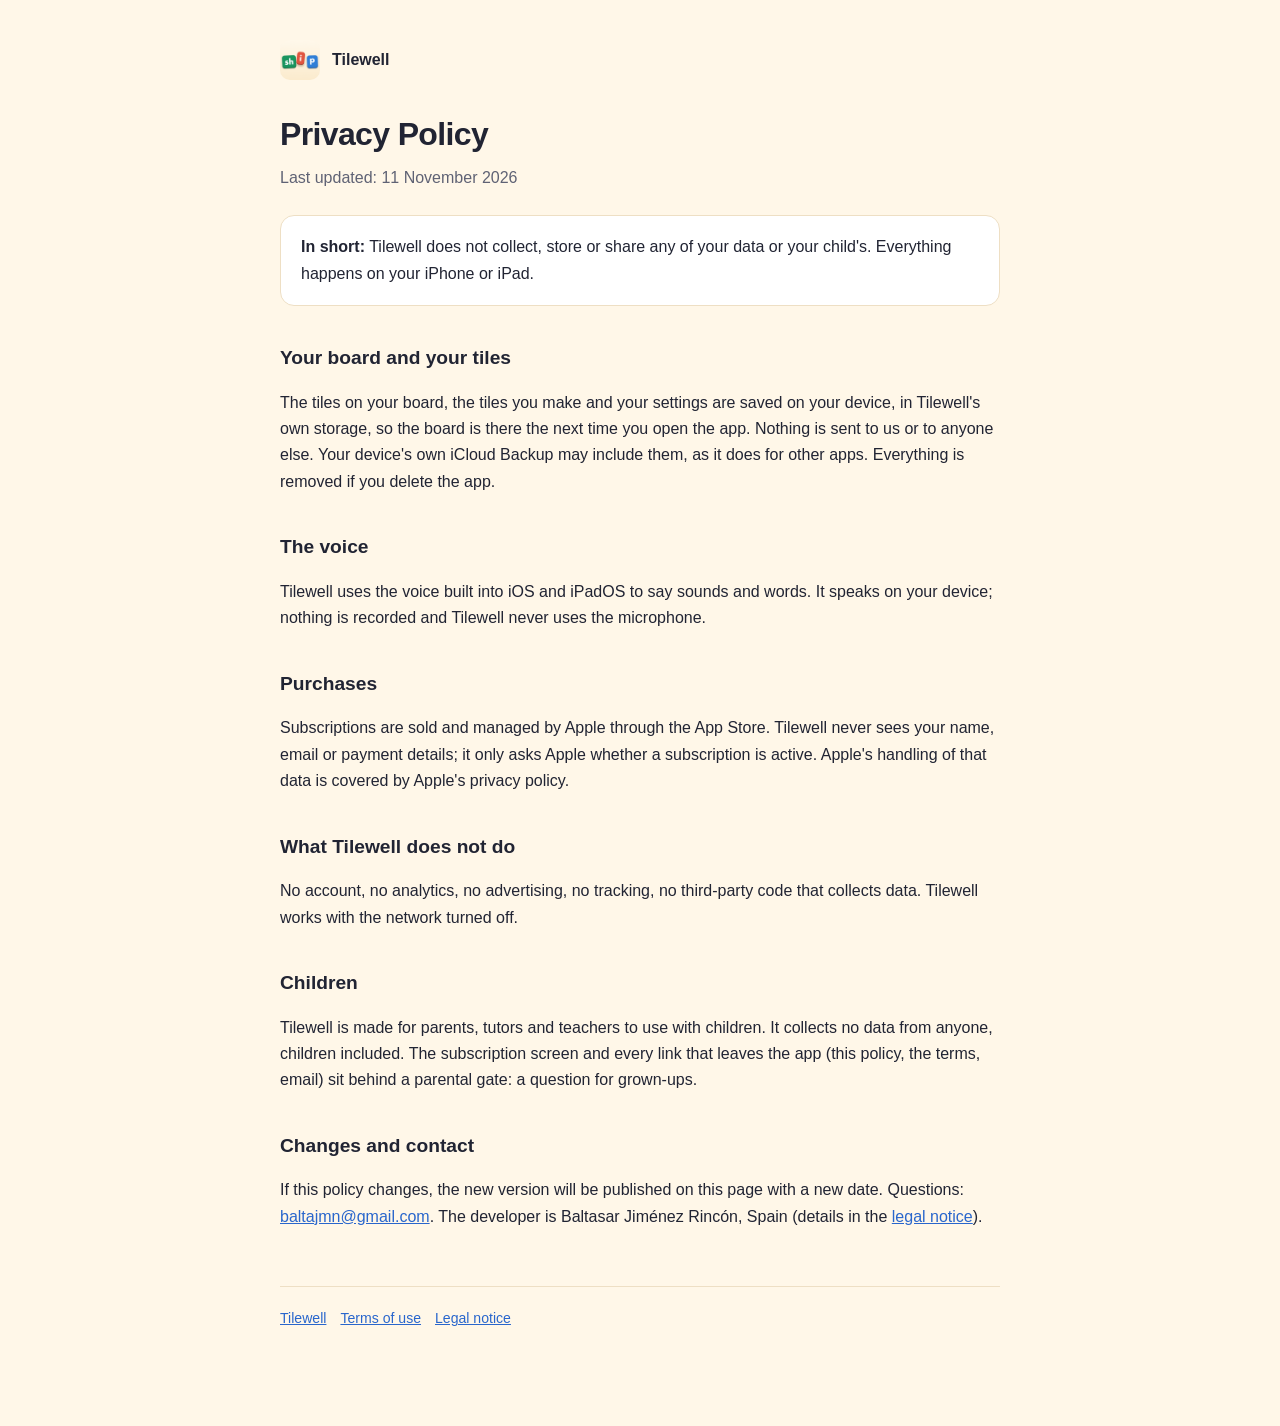
==== privacy/index.html @ a6e25dca "Web: landing, privacy and terms Co-Authored-By: Claude Opus 5.5 <noreply@anthropic.com>" ====
<!doctype html>
<html lang="en">
<head>
<meta charset="utf-8">
<meta name="viewport" content="width=device-width, initial-scale=1">
<title>Tilewell Privacy Policy</title>
<meta name="description" content="Tilewell does not collect any data. Your board and your tiles stay on your device.">
<link rel="canonical" href="https://tilewell.baltajmn.dev/privacy/">
<link rel="icon" href="/tw/icon-64.png" type="image/png">
<link rel="stylesheet" href="/tw/site.css">
</head>
<body>
<main>
<a class="brand" href="/"><img src="/tw/icon-180.png" alt="">Tilewell</a>
<h1>Privacy Policy</h1>
<p class="lede">Last updated: 11 November 2026</p>

<div class="box"><p><strong>In short:</strong> Tilewell does not collect, store or share any of your data or your child's. Everything happens on your iPhone or iPad.</p></div>

<h2>Your board and your tiles</h2>
<p>The tiles on your board, the tiles you make and your settings are saved on your device, in Tilewell's own storage, so the board is there the next time you open the app. Nothing is sent to us or to anyone else. Your device's own iCloud Backup may include them, as it does for other apps. Everything is removed if you delete the app.</p>

<h2>The voice</h2>
<p>Tilewell uses the voice built into iOS and iPadOS to say sounds and words. It speaks on your device; nothing is recorded and Tilewell never uses the microphone.</p>

<h2>Purchases</h2>
<p>Subscriptions are sold and managed by Apple through the App Store. Tilewell never sees your name, email or payment details; it only asks Apple whether a subscription is active. Apple's handling of that data is covered by Apple's privacy policy.</p>

<h2>What Tilewell does not do</h2>
<p>No account, no analytics, no advertising, no tracking, no third-party code that collects data. Tilewell works with the network turned off.</p>

<h2>Children</h2>
<p>Tilewell is made for parents, tutors and teachers to use with children. It collects no data from anyone, children included. The subscription screen and every link that leaves the app (this policy, the terms, email) sit behind a parental gate: a question for grown-ups.</p>

<h2>Changes and contact</h2>
<p>If this policy changes, the new version will be published on this page with a new date. Questions: <a href="mailto:baltajmn@gmail.com?subject=Tilewell%20privacy">baltajmn@gmail.com</a>. The developer is Baltasar Jiménez Rincón, Spain (details in the <a href="/legal.html">legal notice</a>).</p>

<footer><a href="/">Tilewell</a><a href="https://www.apple.com/legal/internet-services/itunes/dev/stdeula/">Terms of use</a><a href="/legal.html">Legal notice</a></footer>
</main>
</body>
</html>
---- tw/site.css ----
:root { --bg: #FFF7E8; --surface: #FFFFFF; --ink: #212433; --muted: #5F6274; --line: #EEDFC4; --accent: #2966CC; }
@media (prefers-color-scheme: dark) {
  :root { --bg: #17181F; --surface: #20222B; --ink: #F1EEE6; --muted: #AFAFBC; --line: #343644; --accent: #7FA8F0; }
}
* { box-sizing: border-box; }
body { margin: 0; padding: 40px 20px 96px; background: var(--bg); color: var(--ink);
  font: 16px/1.65 -apple-system, BlinkMacSystemFont, "Segoe UI", Roboto, Helvetica, Arial, sans-serif; }
main { max-width: 720px; margin: 0 auto; }
h1 { font-size: 2rem; font-weight: 650; letter-spacing: -0.02em; margin: 0 0 4px; }
h2 { font-size: 1.2rem; font-weight: 650; margin: 36px 0 8px; }
.brand { display: flex; align-items: center; gap: 12px; margin: 0 0 28px; text-decoration: none; color: var(--ink); font-weight: 650; }
.brand img { width: 40px; height: 40px; border-radius: 10px; }
.lede { color: var(--muted); margin: 0 0 24px; }
.box { background: var(--surface); border: 1px solid var(--line); border-radius: 14px; padding: 18px 20px; margin: 24px 0; }
.box p { margin: 0; }
table { border-collapse: collapse; width: 100%; font-size: 0.94rem; }
th, td { text-align: left; padding: 10px 12px; border-bottom: 1px solid var(--line); vertical-align: top; }
th { color: var(--muted); font-weight: 600; width: 32%; }
a { color: var(--accent); }
footer { color: var(--muted); font-size: 0.88rem; margin-top: 56px; border-top: 1px solid var(--line); padding-top: 20px; }
footer a { margin-right: 14px; }
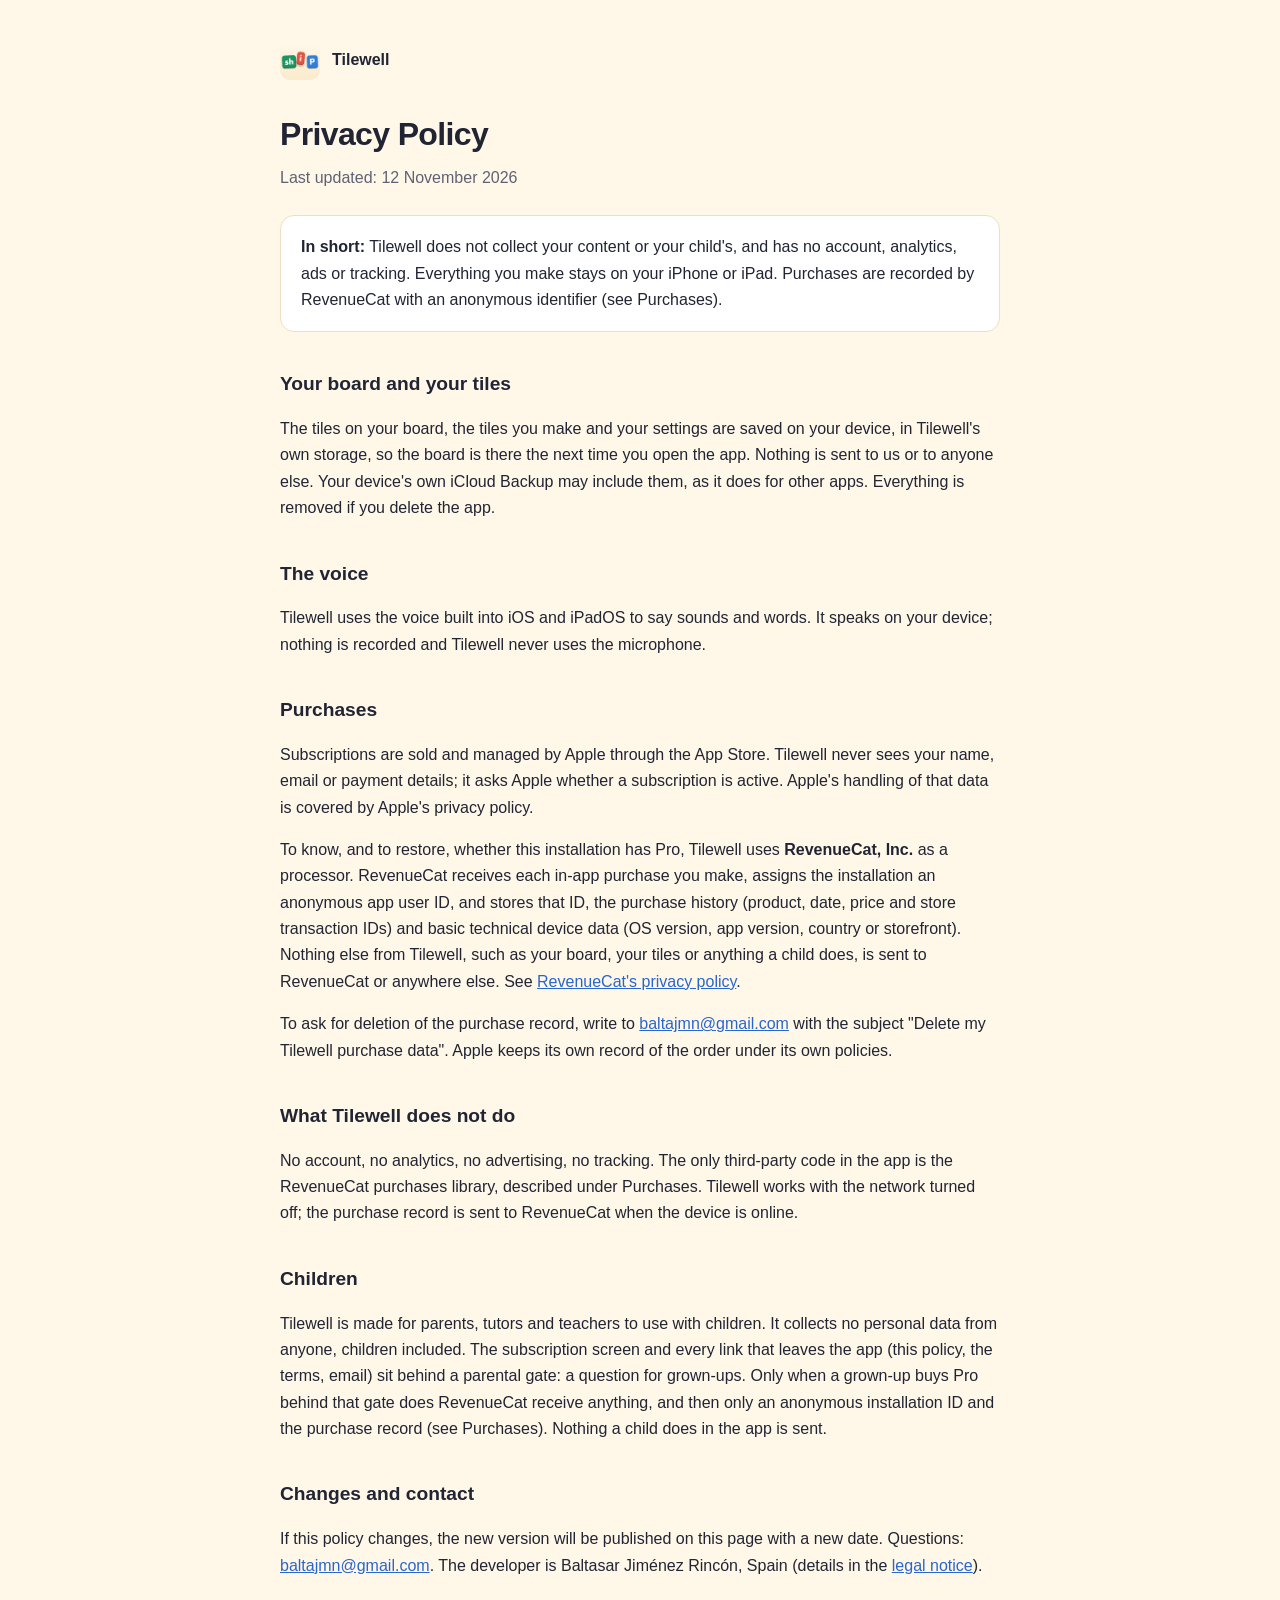
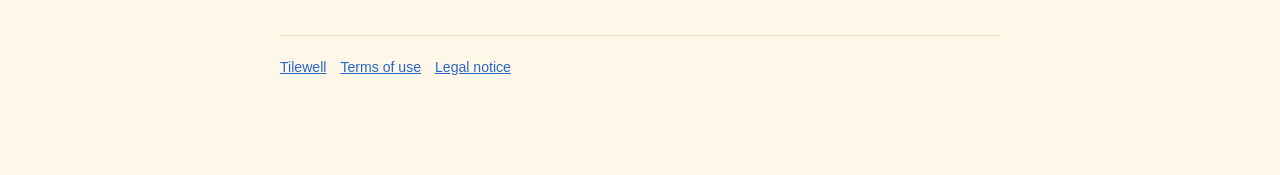
==== commit 1834c86a: "Privacy: RevenueCat records purchases Co-Authored-By: Claude Opus 5.5 <noreply@anthropic.com>" ====
--- a/privacy/index.html
+++ b/privacy/index.html
@@ -4,7 +4,7 @@
 <meta charset="utf-8">
 <meta name="viewport" content="width=device-width, initial-scale=1">
 <title>Tilewell Privacy Policy</title>
-<meta name="description" content="Tilewell does not collect any data. Your board and your tiles stay on your device.">
+<meta name="description" content="Tilewell does not collect your content and has no account, analytics, ads or tracking. Your board and your tiles stay on your device. Purchases are recorded by RevenueCat with an anonymous identifier.">
 <link rel="canonical" href="https://tilewell.baltajmn.dev/privacy/">
 <link rel="icon" href="/tw/icon-64.png" type="image/png">
 <link rel="stylesheet" href="/tw/site.css">
@@ -13,9 +13,9 @@
 <main>
 <a class="brand" href="/"><img src="/tw/icon-180.png" alt="">Tilewell</a>
 <h1>Privacy Policy</h1>
-<p class="lede">Last updated: 11 November 2026</p>
+<p class="lede">Last updated: 12 November 2026</p>
 
-<div class="box"><p><strong>In short:</strong> Tilewell does not collect, store or share any of your data or your child's. Everything happens on your iPhone or iPad.</p></div>
+<div class="box"><p><strong>In short:</strong> Tilewell does not collect your content or your child's, and has no account, analytics, ads or tracking. Everything you make stays on your iPhone or iPad. Purchases are recorded by RevenueCat with an anonymous identifier (see Purchases).</p></div>
 
 <h2>Your board and your tiles</h2>
 <p>The tiles on your board, the tiles you make and your settings are saved on your device, in Tilewell's own storage, so the board is there the next time you open the app. Nothing is sent to us or to anyone else. Your device's own iCloud Backup may include them, as it does for other apps. Everything is removed if you delete the app.</p>
@@ -24,13 +24,15 @@
 <p>Tilewell uses the voice built into iOS and iPadOS to say sounds and words. It speaks on your device; nothing is recorded and Tilewell never uses the microphone.</p>
 
 <h2>Purchases</h2>
-<p>Subscriptions are sold and managed by Apple through the App Store. Tilewell never sees your name, email or payment details; it only asks Apple whether a subscription is active. Apple's handling of that data is covered by Apple's privacy policy.</p>
+<p>Subscriptions are sold and managed by Apple through the App Store. Tilewell never sees your name, email or payment details; it asks Apple whether a subscription is active. Apple's handling of that data is covered by Apple's privacy policy.</p>
+<p>To know, and to restore, whether this installation has Pro, Tilewell uses <strong>RevenueCat, Inc.</strong> as a processor. RevenueCat receives each in-app purchase you make, assigns the installation an anonymous app user ID, and stores that ID, the purchase history (product, date, price and store transaction IDs) and basic technical device data (OS version, app version, country or storefront). Nothing else from Tilewell, such as your board, your tiles or anything a child does, is sent to RevenueCat or anywhere else. See <a href="https://www.revenuecat.com/privacy" rel="noopener">RevenueCat's privacy policy</a>.</p>
+<p>To ask for deletion of the purchase record, write to <a href="mailto:baltajmn@gmail.com?subject=Delete%20my%20Tilewell%20purchase%20data">baltajmn@gmail.com</a> with the subject "Delete my Tilewell purchase data". Apple keeps its own record of the order under its own policies.</p>
 
 <h2>What Tilewell does not do</h2>
-<p>No account, no analytics, no advertising, no tracking, no third-party code that collects data. Tilewell works with the network turned off.</p>
+<p>No account, no analytics, no advertising, no tracking. The only third-party code in the app is the RevenueCat purchases library, described under Purchases. Tilewell works with the network turned off; the purchase record is sent to RevenueCat when the device is online.</p>
 
 <h2>Children</h2>
-<p>Tilewell is made for parents, tutors and teachers to use with children. It collects no data from anyone, children included. The subscription screen and every link that leaves the app (this policy, the terms, email) sit behind a parental gate: a question for grown-ups.</p>
+<p>Tilewell is made for parents, tutors and teachers to use with children. It collects no personal data from anyone, children included. The subscription screen and every link that leaves the app (this policy, the terms, email) sit behind a parental gate: a question for grown-ups. Only when a grown-up buys Pro behind that gate does RevenueCat receive anything, and then only an anonymous installation ID and the purchase record (see Purchases). Nothing a child does in the app is sent.</p>
 
 <h2>Changes and contact</h2>
 <p>If this policy changes, the new version will be published on this page with a new date. Questions: <a href="mailto:baltajmn@gmail.com?subject=Tilewell%20privacy">baltajmn@gmail.com</a>. The developer is Baltasar Jiménez Rincón, Spain (details in the <a href="/legal.html">legal notice</a>).</p>
